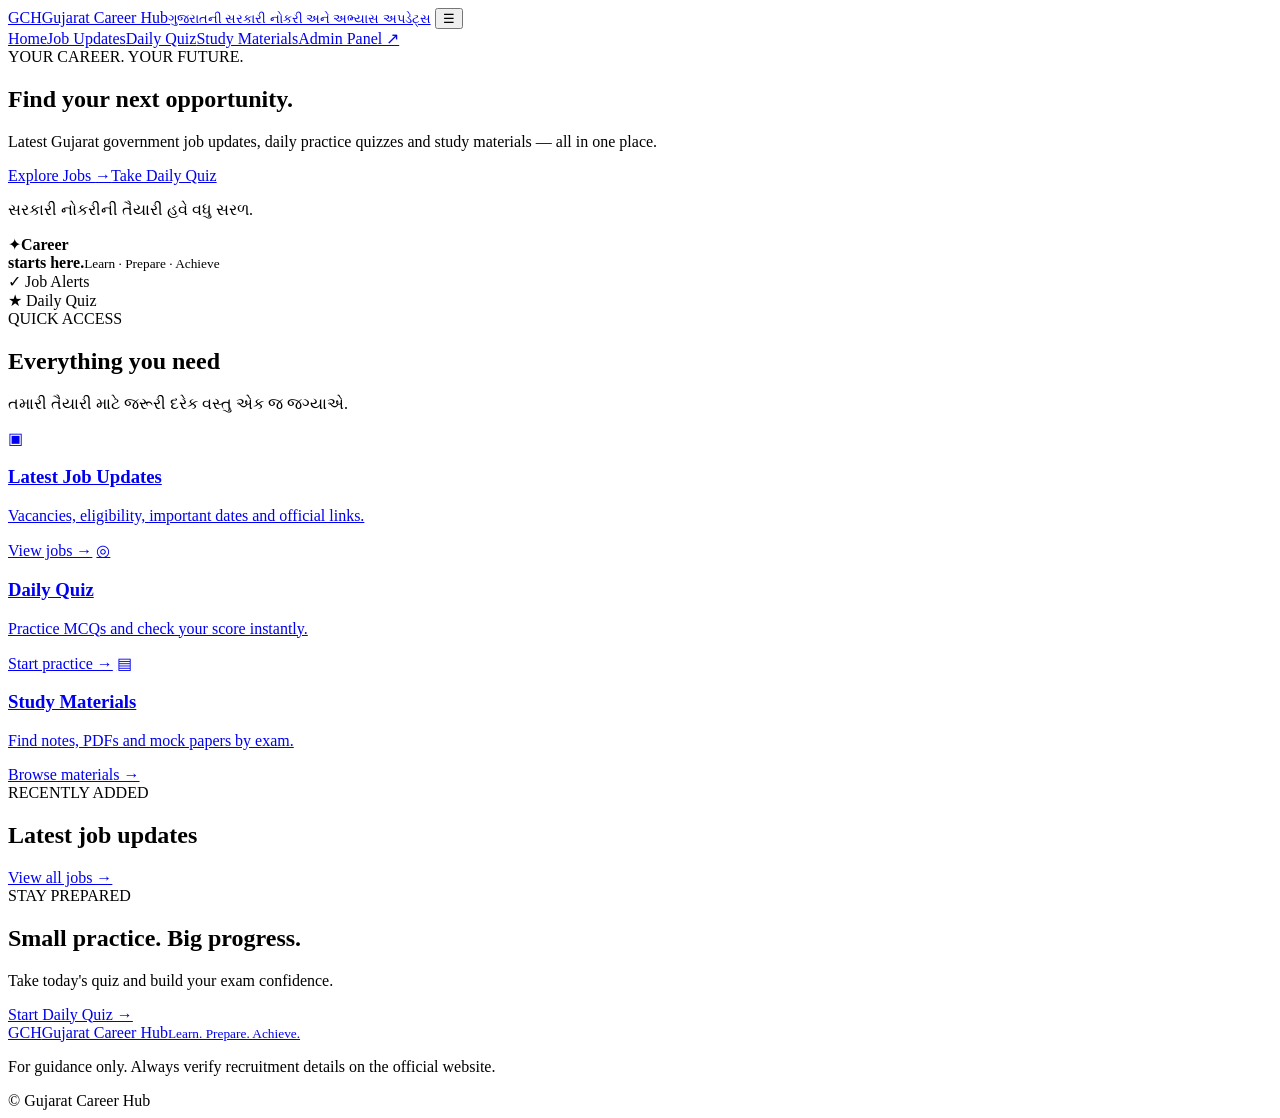
==== index.html @ 395f9fd2 "Add files via upload" ====
<!DOCTYPE html>
<html lang="en">
<head>
  <meta charset="UTF-8"><meta name="viewport" content="width=device-width, initial-scale=1.0">
  <title>Gujarat Career Hub | Home</title>
  <link rel="stylesheet" href="css/style.css">
  <script defer src="js/app.js"></script>
</head>
<body>
  <header class="topbar">
    <a class="brand" href="index.html"><span class="brand-mark">GCH</span><span>Gujarat Career Hub<small>ગુજરાતની સરકારી નોકરી અને અભ્યાસ અપડેટ્સ</small></span></a>
    <button class="menu-toggle" aria-label="Toggle menu" onclick="toggleMenu()">☰</button>
    <nav class="nav" id="mainNav"><a class="active" href="index.html">Home</a><a href="jobs.html">Job Updates</a><a href="quiz.html">Daily Quiz</a><a href="materials.html">Study Materials</a><a class="admin-link" href="admin.html">Admin Panel ↗</a></nav>
  </header>
  <main>
    <section class="hero">
      <div class="hero-copy"><span class="eyebrow">YOUR CAREER. YOUR FUTURE.</span><h1>Find your next opportunity.</h1><p>Latest Gujarat government job updates, daily practice quizzes and study materials — all in one place.</p><div class="hero-actions"><a class="btn btn-light" href="jobs.html">Explore Jobs <span>→</span></a><a class="btn btn-outline" href="quiz.html">Take Daily Quiz</a></div><p class="hero-guj">સરકારી નોકરીની તૈયારી હવે વધુ સરળ.</p></div>
      <div class="hero-art" aria-hidden="true"><div class="orbit orbit-one"></div><div class="orbit orbit-two"></div><div class="art-card"><span class="art-icon">✦</span><strong>Career<br>starts here.</strong><small>Learn · Prepare · Achieve</small></div><div class="floating-chip chip-top">✓ Job Alerts</div><div class="floating-chip chip-bottom">★ Daily Quiz</div></div>
    </section>
    <section class="section">
      <div class="section-heading"><div><span class="eyebrow">QUICK ACCESS</span><h2>Everything you need</h2><p>તમારી તૈયારી માટે જરૂરી દરેક વસ્તુ એક જ જગ્યાએ.</p></div></div>
      <div class="feature-grid">
        <a class="feature-card" href="jobs.html"><span class="feature-icon blue">▣</span><h3>Latest Job Updates</h3><p>Vacancies, eligibility, important dates and official links.</p><span class="card-link">View jobs →</span></a>
        <a class="feature-card" href="quiz.html"><span class="feature-icon purple">◎</span><h3>Daily Quiz</h3><p>Practice MCQs and check your score instantly.</p><span class="card-link">Start practice →</span></a>
        <a class="feature-card" href="materials.html"><span class="feature-icon orange">▤</span><h3>Study Materials</h3><p>Find notes, PDFs and mock papers by exam.</p><span class="card-link">Browse materials →</span></a>
      </div>
    </section>
    <section class="section soft-section">
      <div class="section-heading"><div><span class="eyebrow">RECENTLY ADDED</span><h2>Latest job updates</h2></div><a class="text-link" href="jobs.html">View all jobs →</a></div>
      <div class="job-grid" id="homeJobs"></div>
    </section>
    <section class="section">
      <div class="cta-band"><div><span class="eyebrow">STAY PREPARED</span><h2>Small practice. Big progress.</h2><p>Take today's quiz and build your exam confidence.</p></div><a class="btn btn-light" href="quiz.html">Start Daily Quiz →</a></div>
    </section>
  </main>
  <footer class="footer"><a class="brand footer-brand" href="index.html"><span class="brand-mark">GCH</span><span>Gujarat Career Hub<small>Learn. Prepare. Achieve.</small></span></a><p>For guidance only. Always verify recruitment details on the official website.</p><span>© <span class="year"></span> Gujarat Career Hub</span></footer>
</body></html>
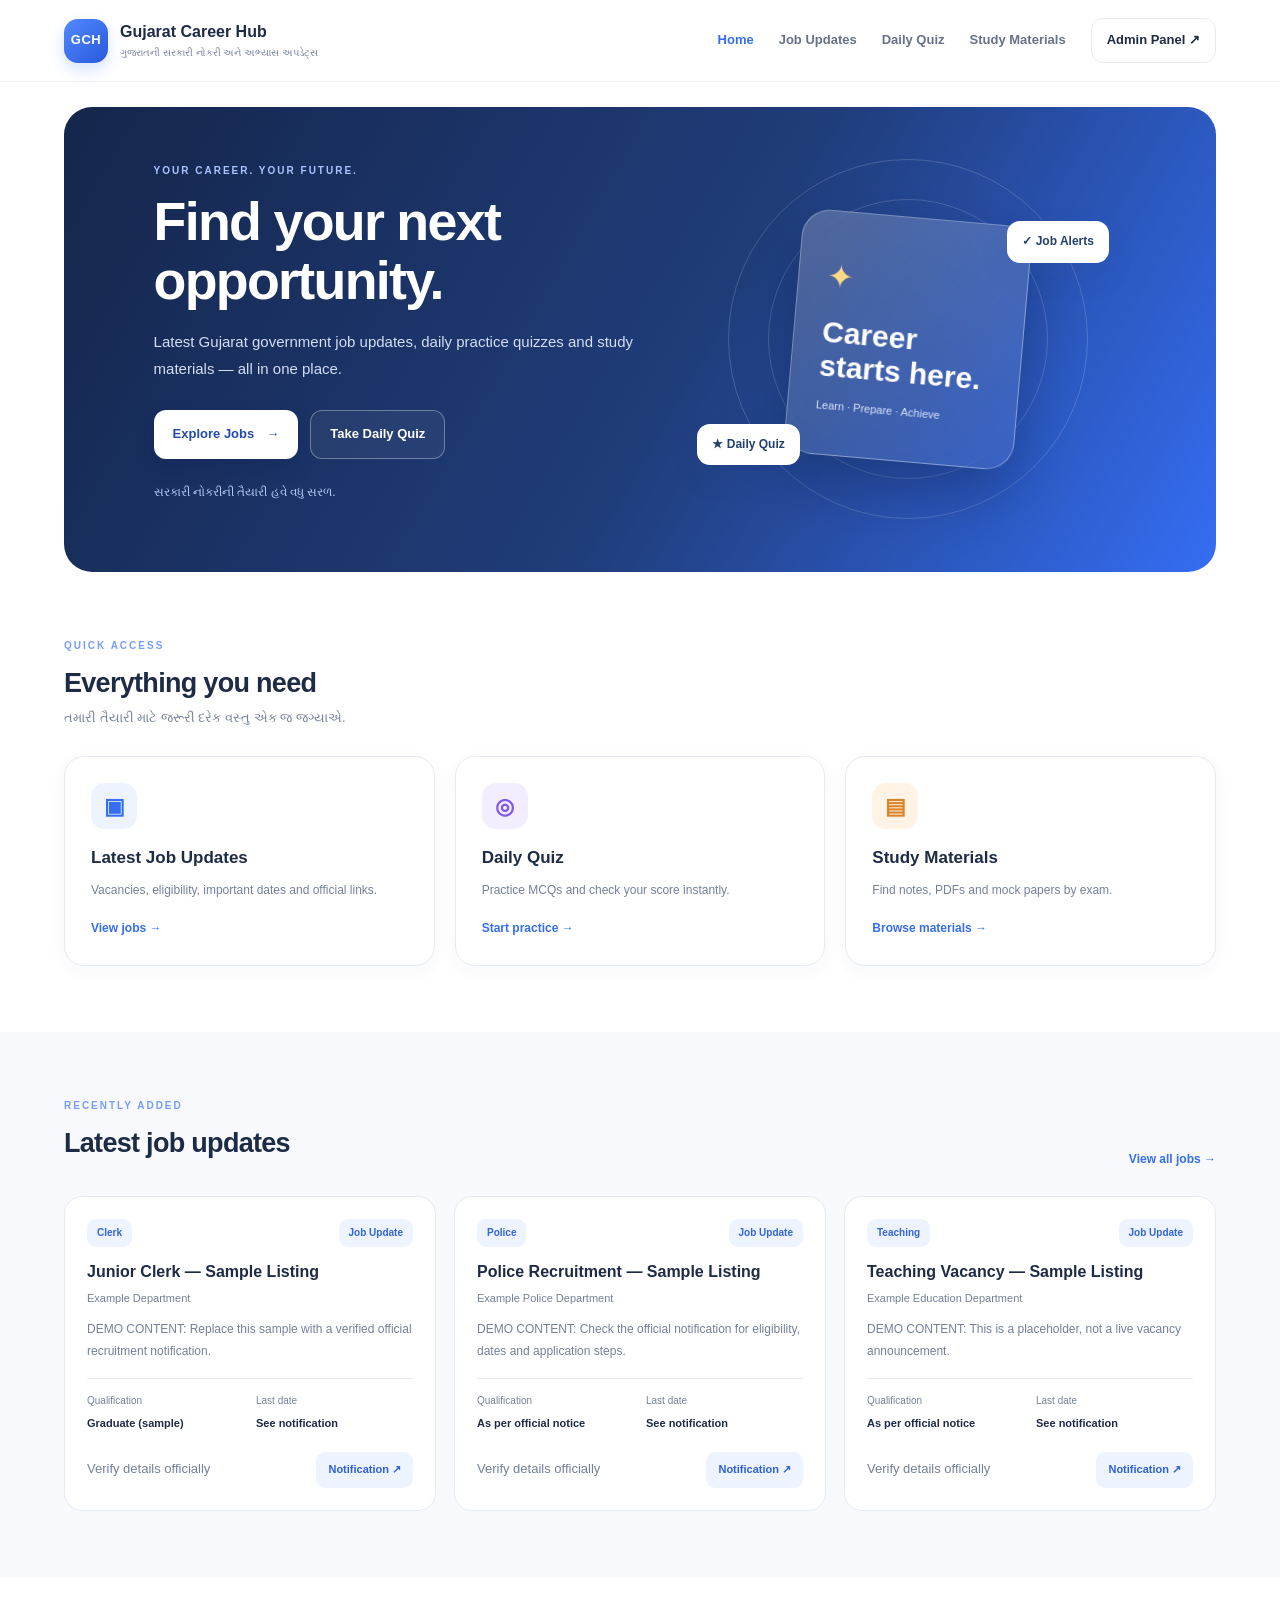
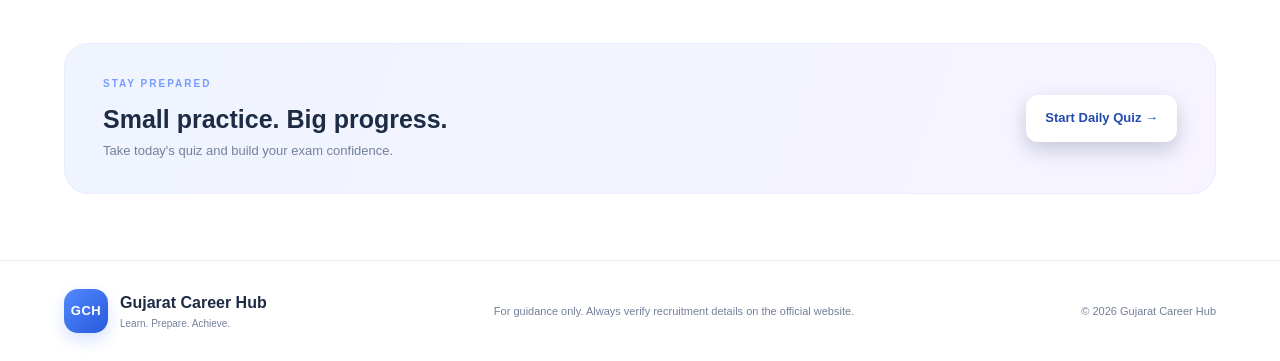
==== commit 06bcd92c: "Update stylesheet and script paths in index.html" ====
--- a/index.html
+++ b/index.html
@@ -3,8 +3,8 @@
 <head>
   <meta charset="UTF-8"><meta name="viewport" content="width=device-width, initial-scale=1.0">
   <title>Gujarat Career Hub | Home</title>
-  <link rel="stylesheet" href="css/style.css">
-  <script defer src="js/app.js"></script>
+  <link rel="stylesheet" href="style.css">
+  <script defer src="app.js"></script>
 </head>
 <body>
   <header class="topbar">
@@ -34,4 +34,4 @@
     </section>
   </main>
   <footer class="footer"><a class="brand footer-brand" href="index.html"><span class="brand-mark">GCH</span><span>Gujarat Career Hub<small>Learn. Prepare. Achieve.</small></span></a><p>For guidance only. Always verify recruitment details on the official website.</p><span>© <span class="year"></span> Gujarat Career Hub</span></footer>
-</body></html>+</body></html>
--- a/style.css
+++ b/style.css
@@ -0,0 +1,18 @@
+@import url('https://fonts.googleapis.com/css2?family=DM+Sans:wght@400;500;600;700&family=Manrope:wght@400;500;600;700;800&display=swap');
+:root{--navy:#142344;--blue:#356df3;--blue-dark:#2455cf;--ink:#1d2b45;--muted:#74809a;--line:#e6eaf2;--bg:#f7f9fd;--white:#fff;--purple:#8158e8;--orange:#f2a14b;--radius:20px;--shadow:0 12px 34px rgba(32,55,105,.07)}
+*{box-sizing:border-box}html{scroll-behavior:smooth}body{margin:0;background:#fff;color:var(--ink);font-family:'DM Sans',sans-serif;line-height:1.6}a{color:inherit;text-decoration:none}button,input,select,textarea{font:inherit}.topbar{height:82px;padding:0 max(5vw,22px);display:flex;align-items:center;justify-content:space-between;gap:24px;background:rgba(255,255,255,.94);border-bottom:1px solid #eef1f6;position:sticky;top:0;z-index:20;backdrop-filter:blur(16px)}.brand{display:flex;align-items:center;gap:12px;font-family:Manrope,sans-serif;font-weight:800;font-size:16px;line-height:1.25;white-space:nowrap}.brand small{display:block;font-family:'DM Sans',sans-serif;color:var(--muted);font-size:10px;font-weight:500;margin-top:5px}.brand-mark{display:grid;place-items:center;width:44px;height:44px;border-radius:14px;color:white;background:linear-gradient(135deg,#5289ff,#2859dc);font-size:13px;letter-spacing:.5px;box-shadow:0 7px 15px #356df333}.nav{display:flex;align-items:center;gap:25px;font-size:13px;font-weight:700;color:#66728a}.nav a{padding:10px 0;transition:.2s}.nav a:hover,.nav a.active{color:var(--blue)}.nav .admin-link{padding:11px 15px;border:1px solid var(--line);border-radius:12px;color:var(--ink)}.menu-toggle{display:none;border:0;background:#eff4ff;color:var(--blue);font-size:23px;padding:8px 12px;border-radius:10px}.hero{margin:25px auto 0;width:90%;max-width:1320px;min-height:440px;background:linear-gradient(120deg,#14264b 0%,#203d7b 55%,#356df3 100%);border-radius:28px;color:#fff;display:grid;grid-template-columns:1.1fr .9fr;align-items:center;padding:56px 7%;position:relative;overflow:hidden}.hero-copy{position:relative;z-index:2;max-width:600px}.eyebrow{display:block;font-size:10px;letter-spacing:2px;font-weight:800;color:#769cff;margin-bottom:13px}.hero .eyebrow{color:#a9c3ff}.hero h1,.page-hero h1{font-family:Manrope,sans-serif;font-weight:800;letter-spacing:-1.7px;line-height:1.1;font-size:clamp(36px,4.2vw,57px);margin:0 0 18px}.hero-copy>p{color:#d4def5;font-size:15px;max-width:490px;line-height:1.8}.hero-actions{display:flex;gap:12px;flex-wrap:wrap;margin-top:28px}.btn{border:0;border-radius:12px;padding:13px 19px;display:inline-flex;align-items:center;justify-content:center;gap:12px;font-size:13px;font-weight:800;cursor:pointer;transition:transform .18s,box-shadow .18s}.btn:hover{transform:translateY(-2px)}.btn-light{background:#fff;color:#234baf;box-shadow:0 8px 20px #081b4933}.btn-outline{color:#fff;border:1px solid #ffffff55;background:#ffffff0d}.btn-primary{background:var(--blue);color:#fff;box-shadow:0 7px 17px #356df333}.btn-muted{background:#edf1f8;color:var(--ink)}.btn-danger{background:#fff0f0;color:#b72e39}.hero .hero-guj{font-size:12px;color:#b9ccf6;margin-top:23px}.hero-art{height:300px;position:relative;display:grid;place-items:center}.orbit{position:absolute;border:1px solid #ffffff2b;border-radius:50%;width:280px;height:280px}.orbit-two{width:360px;height:360px}.art-card{width:230px;height:245px;border:1px solid #ffffff55;background:linear-gradient(145deg,#ffffff35,#ffffff0d);border-radius:28px;box-shadow:0 25px 60px #07183c55;backdrop-filter:blur(12px);padding:28px;display:flex;flex-direction:column;justify-content:center;transform:rotate(5deg)}.art-icon{font-size:32px;color:#ffd987}.art-card strong{font:800 30px/1.15 Manrope,sans-serif;margin:13px 0}.art-card small{color:#dce6ff;font-size:11px}.floating-chip{position:absolute;background:#fff;color:#23416e;padding:11px 15px;border-radius:13px;box-shadow:var(--shadow);font-size:12px;font-weight:800}.chip-top{top:32px;right:4%}.chip-bottom{bottom:24px;left:2%}.section{padding:66px 5%;max-width:1380px;margin:auto}.section-heading{display:flex;justify-content:space-between;align-items:end;gap:20px;margin-bottom:27px}.section-heading h2,.quiz-top h2,.admin-panel h2{font:800 27px/1.25 Manrope,sans-serif;letter-spacing:-.7px;margin:0 0 8px}.section-heading p,.muted{color:var(--muted);font-size:13px;margin:0}.feature-grid{display:grid;grid-template-columns:repeat(3,1fr);gap:20px}.feature-card{padding:26px;border:1px solid var(--line);border-radius:var(--radius);background:#fff;box-shadow:0 5px 20px #1b37690a;transition:.2s}.feature-card:hover,.job-card:hover,.material-card:hover{transform:translateY(-3px);box-shadow:var(--shadow)}.feature-icon{display:grid;place-items:center;width:46px;height:46px;border-radius:14px;font-size:22px;font-weight:800}.feature-icon.blue{color:var(--blue);background:#edf3ff}.feature-icon.purple{color:var(--purple);background:#f2edff}.feature-icon.orange{color:#d98427;background:#fff3e5}.feature-card h3{font:800 17px Manrope,sans-serif;margin:19px 0 8px}.feature-card p,.job-card p,.material-card p{font-size:12px;color:var(--muted);line-height:1.8}.card-link,.text-link{font-size:12px;color:var(--blue);font-weight:800}.soft-section{max-width:none;background:var(--bg);padding-left:max(5%,calc((100% - 1240px)/2));padding-right:max(5%,calc((100% - 1240px)/2))}.job-grid{display:grid;grid-template-columns:repeat(3,minmax(0,1fr));gap:18px}.job-card,.material-card{border:1px solid var(--line);border-radius:18px;padding:22px;background:#fff;min-width:0;transition:.2s}.job-card-top{display:flex;justify-content:space-between;align-items:center;gap:10px;margin-bottom:14px}.pill,.tag{display:inline-flex;align-items:center;padding:6px 10px;border-radius:9px;background:#edf3ff;color:#3265d8;font-size:10px;font-weight:800}.job-card h3,.material-card h3{font:800 16px/1.4 Manrope,sans-serif;margin:0 0 6px}.job-card .dept{font-size:11px;color:var(--muted)}.job-meta{display:grid;grid-template-columns:1fr 1fr;gap:12px;border-top:1px solid var(--line);margin-top:16px;padding-top:14px}.job-meta span{display:block;font-size:10px;color:var(--muted)}.job-meta strong{font-size:11px}.job-card .card-bottom{display:flex;justify-content:space-between;align-items:center;gap:8px;margin-top:17px}.small-btn{border:0;background:#edf3ff;color:#2e60d5;border-radius:9px;padding:9px 12px;font-size:11px;font-weight:800;cursor:pointer}.cta-band{background:linear-gradient(110deg,#eff4ff,#f7f4ff);border:1px solid #e8edff;border-radius:24px;padding:32px 38px;display:flex;align-items:center;justify-content:space-between;gap:20px}.cta-band h2{font:800 25px Manrope,sans-serif;margin:0 0 7px}.cta-band p{margin:0;color:var(--muted);font-size:13px}.footer{border-top:1px solid var(--line);padding:28px 5%;display:flex;align-items:center;justify-content:space-between;gap:20px;color:var(--muted);font-size:11px}.footer-brand{color:var(--ink)}.footer p{margin:0}.page-wrap{min-height:65vh}.page-hero{padding:65px 7% 50px;background:linear-gradient(120deg,#f2f6ff,#fbfcff);border-bottom:1px solid #edf1fa}.page-hero h1{font-size:clamp(34px,4vw,48px);color:var(--navy);margin-bottom:13px}.page-hero p{color:var(--muted);font-size:14px;margin:0 0 8px}.page-hero .hero-guj{color:#3565ce;font-size:12px}.compact-section{padding-top:36px;padding-bottom:70px}.toolbar{display:flex;gap:12px;margin-bottom:25px;max-width:850px}.searchbox{display:flex;align-items:center;gap:10px;flex:1;border:1px solid var(--line);border-radius:12px;padding:0 14px;color:#8a95aa;background:#fff}.searchbox input{border:0;outline:0;width:100%;padding:13px 0;color:var(--ink);background:transparent;font-size:12px}.toolbar select{border:1px solid var(--line);border-radius:12px;padding:0 14px;background:#fff;color:var(--ink);font-size:12px;min-width:155px;outline:0}.empty-state{text-align:center;padding:35px;color:var(--muted);font-size:13px}.hidden{display:none!important}.material-grid{display:grid;grid-template-columns:repeat(3,minmax(0,1fr));gap:18px}.material-card .material-icon{width:42px;height:42px;border-radius:12px;background:#fff3e5;color:#d98427;display:grid;place-items:center;font-size:19px;margin-bottom:17px}.material-card .tag{margin-bottom:12px}.material-card .card-bottom{margin-top:18px}.quiz-layout{display:grid;grid-template-columns:minmax(0,1fr) 280px;gap:24px;align-items:start}.quiz-main,.side-note,.admin-panel{border:1px solid var(--line);border-radius:20px;padding:25px;background:#fff;box-shadow:0 7px 25px #172d5708}.quiz-top{display:flex;justify-content:space-between;gap:15px;align-items:center;padding-bottom:20px;border-bottom:1px solid var(--line)}.question-card{padding:22px 0;border-bottom:1px solid var(--line)}.question-card h3{font-size:14px;line-height:1.7;margin:0 0 14px}.question-number{color:var(--blue);font-size:11px;font-weight:800;letter-spacing:1px}.option-list{display:grid;grid-template-columns:1fr 1fr;gap:10px}.option-label{display:flex;gap:10px;align-items:center;border:1px solid var(--line);border-radius:11px;padding:12px;font-size:12px;cursor:pointer}.option-label:has(input:checked){border-color:var(--blue);background:#f2f6ff}.option-label input{accent-color:var(--blue)}.quiz-actions{display:flex;gap:10px;margin-top:22px}.result-box{padding:17px;background:#f0f5ff;border-radius:12px;margin-top:20px;font-size:13px}.answer-explanation{font-size:11px;color:var(--muted);margin-top:8px}.side-note{background:#faf9ff}.side-note h3{font:800 17px Manrope,sans-serif;margin:17px 0 8px}.side-note p{font-size:12px;color:var(--muted)}.mini-stat{margin-top:22px;border-top:1px solid #e8e1ff;padding-top:18px;display:flex;flex-direction:column}.mini-stat strong{font:800 28px Manrope,sans-serif;color:var(--purple)}.mini-stat span{font-size:11px;color:var(--muted)}.admin-wrap{max-width:1100px;margin:auto}.notice{margin:28px 5% 0;padding:15px 18px;border:1px solid #f5dfaa;border-radius:13px;background:#fffaf0;color:#78551b;font-size:12px;line-height:1.8}.admin-tabs{display:flex;gap:8px;flex-wrap:wrap;margin:28px 5% 15px}.tab-btn{border:1px solid var(--line);border-radius:10px;background:#fff;padding:11px 14px;font-size:12px;font-weight:800;color:var(--muted);cursor:pointer}.tab-btn.active{background:#edf3ff;border-color:#dce6ff;color:var(--blue)}.admin-panel{margin:0 5% 25px}.admin-panel h2{font-size:22px;margin-bottom:22px}.admin-form{display:grid;gap:16px}.admin-form label{display:grid;gap:7px;font-size:12px;font-weight:800;color:#4d5a73}.admin-form input,.admin-form select,.admin-form textarea{width:100%;border:1px solid #e1e6ef;border-radius:10px;padding:12px;background:#fbfcff;outline:none;color:var(--ink);font-size:12px}.admin-form input:focus,.admin-form select:focus,.admin-form textarea:focus{border-color:#7da0ff;box-shadow:0 0 0 3px #356df313}.form-row{display:grid;grid-template-columns:1fr 1fr;gap:15px}.admin-message{margin:0 5% 25px;color:#16804a;font-size:13px;font-weight:700}.manage-row{display:flex;align-items:center;justify-content:space-between;gap:15px;padding:12px 0;border-bottom:1px solid var(--line);font-size:12px}.delete-btn{border:0;background:#fff0f0;color:#b72e39;border-radius:8px;padding:7px 10px;cursor:pointer;font-size:11px;font-weight:800}
+@media(max-width:900px){.topbar{height:72px}.menu-toggle{display:block}.nav{display:none;position:absolute;top:71px;left:0;right:0;background:#fff;padding:14px 22px 20px;border-bottom:1px solid var(--line);box-shadow:var(--shadow);flex-direction:column;align-items:stretch;gap:3px}.nav.open{display:flex}.nav a{padding:11px}.nav .admin-link{border:0}.hero{grid-template-columns:1fr;padding:43px 7%;min-height:unset}.hero-art{height:270px;margin-top:20px}.feature-grid,.job-grid,.material-grid{grid-template-columns:repeat(2,minmax(0,1fr))}.quiz-layout{grid-template-columns:1fr}.side-note{display:none}.section{padding-top:48px;padding-bottom:48px}.page-hero{padding:48px 6% 38px}.footer{flex-wrap:wrap}.brand{font-size:14px}.brand small{font-size:9px}}
+@media(max-width:560px){.topbar{padding:0 16px}.brand{font-size:12px;gap:8px}.brand-mark{width:38px;height:38px;border-radius:12px;font-size:11px}.brand small{max-width:190px;white-space:normal;font-size:8px;margin-top:3px}.hero{width:calc(100% - 24px);margin-top:12px;border-radius:22px;padding:34px 23px}.hero h1{font-size:37px;letter-spacing:-1.3px}.hero-copy>p{font-size:13px}.hero-actions{gap:9px}.hero-actions .btn{padding:12px 13px;font-size:11px}.hero-art{height:235px}.orbit{width:210px;height:210px}.orbit-two{width:275px;height:275px}.art-card{width:180px;height:190px;padding:20px;border-radius:22px}.art-card strong{font-size:25px}.floating-chip{font-size:10px;padding:9px 11px}.chip-top{right:0;top:20px}.chip-bottom{left:0;bottom:15px}.section{padding:42px 16px}.section-heading{align-items:start}.section-heading h2,.quiz-top h2{font-size:23px}.feature-grid,.job-grid,.material-grid{grid-template-columns:1fr;gap:13px}.feature-card{padding:21px}.soft-section{padding-left:16px;padding-right:16px}.cta-band{padding:25px 21px;align-items:flex-start;flex-direction:column}.cta-band h2{font-size:22px}.footer{padding:23px 17px;display:grid;gap:12px}.footer p{line-height:1.7}.page-hero{padding:39px 20px 30px}.page-hero h1{font-size:34px;letter-spacing:-1px}.page-hero p{font-size:12px}.compact-section{padding:24px 16px 48px}.toolbar{flex-direction:column}.toolbar select{padding:13px;min-height:43px}.job-card,.material-card{padding:20px}.quiz-main{padding:18px}.quiz-top{align-items:flex-start;flex-direction:column}.option-list{grid-template-columns:1fr}.quiz-actions{flex-direction:column}.quiz-actions .btn{width:100%}.notice{margin:18px 16px 0}.admin-tabs{margin:22px 16px 12px;display:grid;grid-template-columns:1fr 1fr}.tab-btn{padding:10px 8px}.admin-panel{margin:0 16px 20px;padding:20px}.admin-panel h2{font-size:20px}.form-row{grid-template-columns:1fr;gap:14px}.admin-message{margin:0 16px 22px}.manage-row{align-items:flex-start}.manage-row span{max-width:72%;overflow-wrap:anywhere}}
+
+
+/* Admin login screen */
+.login-shell{min-height:62vh;display:grid;place-items:center;padding:48px 18px;background:linear-gradient(135deg,#f1f5ff,#fbfcff)}
+.login-card{width:min(100%,440px);background:#fff;border:1px solid var(--line);border-radius:24px;padding:34px;box-shadow:0 22px 60px rgba(32,55,105,.12)}
+.login-logo{width:54px;height:54px;border-radius:17px;background:linear-gradient(135deg,#5289ff,#2859dc);display:grid;place-items:center;color:#fff;font-weight:800;font-family:Manrope,sans-serif;margin-bottom:24px;box-shadow:0 8px 18px #356df333}
+.login-card h1{font:800 30px/1.2 Manrope,sans-serif;letter-spacing:-.8px;margin:0 0 9px;color:var(--navy)}
+.login-card>p{font-size:13px;color:var(--muted);margin:0 0 24px}
+.login-card .admin-form{gap:17px}
+.login-card .btn{width:100%;margin-top:4px}
+.login-error{margin:0;color:#b72e39!important;background:#fff0f0;border-radius:9px;padding:10px;font-size:12px!important}
+.login-help{font-size:11px!important;line-height:1.7;margin:18px 0 0!important;padding-top:15px;border-top:1px solid var(--line)}
+@media(max-width:560px){.login-shell{padding:28px 16px}.login-card{padding:25px 21px;border-radius:20px}.login-card h1{font-size:27px}}
